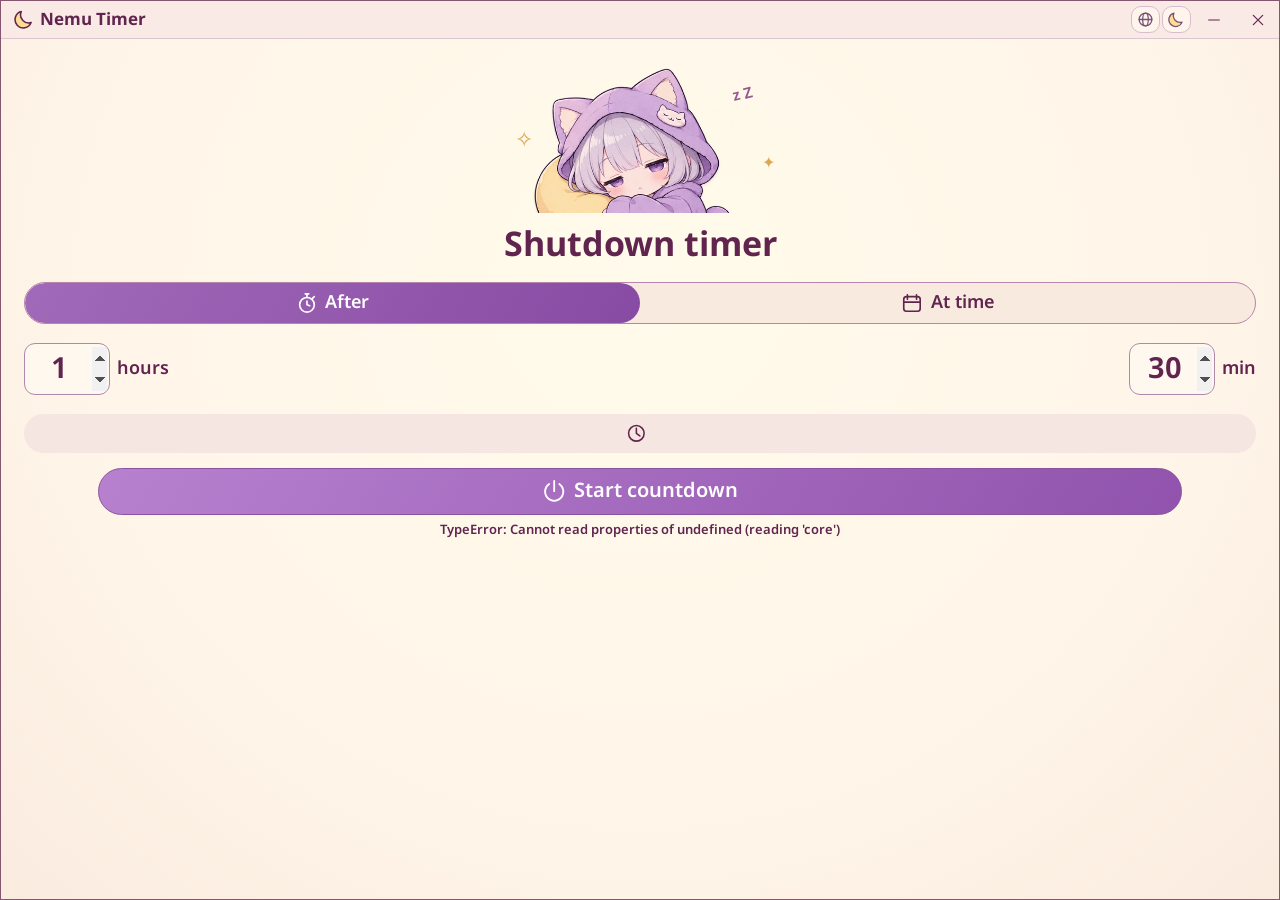
==== ui/index.html @ 26134fdb "Release Nemu Timer for Windows" ====
<!doctype html><html lang="th"><head><meta charset="utf-8"><meta name="viewport" content="width=device-width,initial-scale=1"><title>Nemu Timer</title><link rel="stylesheet" href="style.css"><script src="shared.js" defer></script><script defer src="preferences.js"></script><script src="main.js" defer></script></head><body class="settings">
<header id="bar"><strong><i data-icon="moon"></i>Nemu Timer<small id="previewTag"></small></strong><div class="spacer"></div><button id="language" class="pref" data-label="language" popovertarget="languages"><i data-icon="globe"></i></button><button id="theme" class="pref" data-label="dark"><i data-icon="moon"></i><i data-icon="sun"></i></button><button id="min" data-label="minimize" aria-label="ย่อหน้าต่าง"><i data-icon="minimize"></i></button><button id="close" data-label="close" aria-label="ปิดหน้าต่าง"><i data-icon="close"></i></button></header><div id="languages" popover aria-label="Language"><button lang="th" data-lang="th">ไทย</button><button lang="en" data-lang="en">English</button><button lang="ja" data-lang="ja">日本語</button><button lang="zh-CN" data-lang="zh-CN">简体中文</button></div>
<main><div class="hero" aria-hidden="true"><b>✧</b><img src="art/sleep.png" alt=""><em>z Z</em><b>✦</b></div>
<h1><span data-text="heading">ตั้งเวลาปิดคอม</span></h1>
<section id="setup"><div class="tabs"><button id="duration" aria-pressed="true"><i data-icon="timer"></i><span data-text="duration">ปิดในอีก</span></button><button id="clock" aria-pressed="false"><i data-icon="calendar"></i><span data-text="clock">ปิดตอน</span></button></div>
<div class="fields" id="relative"><label><input id="hours" type="number" min="0" max="8759" value="1" required><span data-text="hours">ชั่วโมง</span></label><label><input id="mins" type="number" min="0" max="59" value="30" required> <span data-text="mins">นาที</span></label></div>
<div class="fields" id="absolute" hidden><label><span data-text="time">เวลา</span> <input id="time" type="time" required data-label="time" aria-label="เวลาที่จะปิดเครื่อง"></label></div>
<p class="summary"><i data-icon="clock"></i><span id="summary"></span></p><button class="primary" id="start"><i data-icon="power"></i><span data-text="start">เริ่มนับถอยหลัง</span></button></section>
<section hidden id="running"><p><span data-text="remaining">เวลาที่เหลือ</span></p><output id="remaining"></output><div class="actions"><button class="primary" id="extend"><span data-text="extend">เพิ่ม 10 นาที</span></button><button id="cancel"><span data-text="cancel">ยกเลิก</span></button></div></section>
<small id="notice" role="status"></small></main></body></html>
---- ui/style.css ----
@font-face{font-family:"Noto Sans Thai";src:url("fonts/NotoSansThai.ttf") format("truetype");font-weight:100 900;font-display:swap}
*{box-sizing:border-box} [hidden]{display:none!important}
:root{font-family:"Noto Sans Thai","Yu Gothic UI","Microsoft YaHei UI",sans-serif;color:#60244e;font-weight:600;font-synthesis:none}
body{margin:0}button,input{font:inherit;color:inherit}button{cursor:pointer;border:1.5px solid #bd94b3;background:#fff7ec;border-radius:13px;transition:transform .15s,filter .15s}button:hover{filter:brightness(1.045)}button:active{transform:scale(.96)}button:focus-visible,input:focus-visible{outline:3px solid #7944a0;outline-offset:2px}button:disabled{opacity:.5;cursor:default}
i[data-icon]{display:inline-flex;width:1.22em;height:1.22em;vertical-align:middle;flex:none}svg{width:100%;height:100%}
.settings{height:100vh;overflow:auto;background:radial-gradient(ellipse at 50% 32%,#fffbeb 0,#fff6e9 58%,#faebdf 100%);border:1px solid #865671}
header{height:38px;border-bottom:1px solid #ddc5cf;background:#faeae5;display:flex;align-items:center;padding-left:13px;user-select:none}
header strong{display:flex;align-items:center;gap:8px;font-size:17px}header .spacer{flex:1}header button{border:0;background:transparent;display:grid;place-items:center;padding:0;width:42px;align-self:stretch;border-radius:0}header button i[data-icon]{width:16px;height:16px}header button:hover{background:#eed8e4}
main{padding:0 23px;text-align:center}
.hero{height:171px;position:relative;overflow:hidden;margin:3px auto 0;max-width:306px}
.hero img{height:238px;position:absolute;top:1px;left:50%;transform:translateX(-50%);filter:drop-shadow(0 2px 1px #84578622)}
.hero b,.hero em{position:absolute;color:#dda750;z-index:1}.hero b:first-child{left:9%;top:48%;font-size:22px}.hero b:last-child{right:6%;top:64%}.hero em{font:italic 650 15px "Noto Sans Thai",sans-serif;right:13%;top:24%;color:#96588d;transform:rotate(-14deg)}
h1{font-size:34px;line-height:1.4;margin:9px 0 12px;font-weight:700;letter-spacing:normal}
.tabs{display:grid;grid-template-columns:1fr 1fr;border:1.5px solid #b886aa;border-radius:30px;background:#f8eade;overflow:hidden}
.tabs button,.primary,.summary,.bubble,.actions button{display:inline-flex;align-items:center;justify-content:center;gap:8px}
.tabs button{height:40px;border:0;border-radius:28px;background:transparent;font-size:18px}
.primary{color:white;background:linear-gradient(120deg,#b781cf,#9153ad);border-color:#8b529e}
.fields{height:90px;display:flex;align-items:center;justify-content:space-between;gap:8px}.fields label{display:flex;align-items:center;gap:7px;font-size:18px}.fields input{min-width:0;width:86px;height:52px;border:1.5px solid #b188ab;border-radius:11px;background:#fff8ef;text-align:center;font-size:29px;font-weight:650}.fields input::-webkit-inner-spin-button{opacity:1}.fields#absolute label{gap:12px}
.fields input[type=time]{width:204px;padding-inline:14px 12px;font-size:24px;font-weight:600;font-variant-numeric:tabular-nums}
.fields input[type=time]::-webkit-calendar-picker-indicator{width:21px;height:21px;margin-inline-start:10px;padding:3px}.fields#absolute{justify-content:center}
.summary{margin:0 0 15px;width:100%;height:39px;background:#f5e6e2;border-radius:20px;font-size:17px}.primary#start{width:88%;border-radius:27px;height:47px;font-size:20px}
small{display:block;margin-top:5px;font-size:13px}#running p{margin:0}output{display:block;font-size:40px;line-height:1.7;font-weight:600;font-variant-numeric:tabular-nums}.actions{display:flex;justify-content:center;gap:6px}.actions button{padding:6px 12px}
.overlay{background:transparent;overflow:hidden;user-select:none}.character{position:absolute;right:3px;bottom:0;height:142px;width:145px;padding:0;background:transparent;border:0;cursor:grab}.character:active{cursor:grabbing;transform:none}.character img,.character canvas{height:100%;width:100%;object-fit:contain;object-position:bottom;pointer-events:none;transform-origin:60% 100%;animation:breathe 3.4s ease-in-out infinite}
.bubble{position:absolute;right:7px;top:5px;background:#fff7e8;border:2px solid #834b72;border-radius:22px;padding:5px 13px;font-size:16px;box-shadow:0 2px 5px #43203b28;z-index:1}.bubble:after{content:"";position:absolute;bottom:-6px;right:33px;width:9px;height:9px;transform:rotate(45deg);background:#fff7e8;border:solid #834b72;border-width:0 2px 2px 0}
.overlay .actions{position:absolute;right:138px;bottom:30px;z-index:2;gap:4px}.overlay .actions button{border-width:2px;font-size:13px;white-space:nowrap;gap:3px;padding:5px 7px}.urgent .character img{animation:attention 1.9s ease-in-out infinite}
@keyframes breathe{0%,100%{transform:rotate(-1.4deg) scale(.99,.98)}50%{transform:rotate(1.3deg) scale(1,1.018)}}
@keyframes attention{0%,45%,100%{transform:translateY(0) rotate(0)}20%{transform:translateY(-4px) rotate(2deg)}}
@media(max-height:510px){.settings .hero{height:125px}.settings .hero img{height:190px}.fields{height:74px}}

.character canvas{position:absolute;inset:0}.character:has(canvas:not([hidden])) img{visibility:hidden}

/* The selection glides underneath the labels, so neither label changes position. */
.tabs{position:relative;isolation:isolate}
.tabs::before{content:"";position:absolute;inset:0 auto 0 0;width:50%;border-radius:28px;background:linear-gradient(120deg,#a16ab9,#884ba4);transition:transform 230ms cubic-bezier(.2,.8,.2,1);z-index:-1}
.tabs:has(#clock[aria-pressed=true])::before{transform:translateX(100%)}
.tabs button{transition:color 150ms ease,transform 140ms ease}
.tabs button[aria-pressed=true]{color:#fff}
.fields:not([hidden]){animation:field-in 185ms ease-out}
#absolute{--field-offset:7px}
#relative{--field-offset:-7px}
@keyframes field-in{from{opacity:.25;transform:translateX(var(--field-offset))}to{opacity:1;transform:none}}
.fields input{transition:background-color 150ms,box-shadow 150ms,border-color 150ms}
.fields input:focus{background:#fffaf5;border-color:#9659ab;box-shadow:0 0 0 3px #ad80bf24}
.primary,.actions button{transition:transform 160ms cubic-bezier(.2,.8,.3,1),box-shadow 160ms,filter 160ms}
.primary:hover:not(:disabled),.actions button:hover{transform:translateY(-1px);box-shadow:0 2px 4px #71356222}
.primary:active:not(:disabled),.actions button:active{transform:translateY(1px) scale(.975);transition-duration:65ms}
.overlay .actions{transform-origin:right center}
.character{transform-origin:65% 95%}
.character:active{transform:scale(.975)}
#companion:not([hidden]) .bubble{animation:bubble-in 230ms cubic-bezier(.22,.8,.25,1)}
@keyframes bubble-in{from{opacity:0;translate:0 5px}to{opacity:1;translate:0 0}}
.hero em{animation:doze 4s ease-in-out infinite}
@keyframes doze{0%,100%{translate:0 1px;opacity:.65}55%{translate:2px -3px;opacity:1}}





#bar{position:relative;gap:2px}
#bar strong{white-space:nowrap;gap:5px}
#previewTag{font-size:10px;font-weight:550;margin:0}
#previewTag:empty{display:none}
#bar .pref{width:29px;height:27px;align-self:center;border:1px solid #d8bccf;border-radius:10px;background:#fff5ed;color:#785173}
#bar .pref:hover,#bar .pref:popover-open{background:#f1dfee}
#bar .pref i{width:17px;height:17px}
#bar #theme i[data-icon=sun],:root[data-theme=dark] #bar #theme i[data-icon=moon]{display:none}
:root[data-theme=dark] #bar #theme i[data-icon=sun]{display:inline-flex}
#languages{position:fixed;inset:36px 72px auto auto;margin:0;min-width:135px;padding:5px;border:1px solid #c8a6c0;border-radius:14px;background:#fff7ef;color:inherit;box-shadow:0 5px 18px #43203b30}
#languages:popover-open{display:grid;gap:2px;animation:language-in 160ms ease-out}
#languages button{padding:7px 12px;text-align:start;background:transparent;border:0;border-radius:9px}
#languages button:hover,#languages button[aria-pressed=true]{background:#eedcf0}
#languages button[aria-pressed=true]::after{content:'✓';float:right}
@keyframes language-in{from{opacity:.3;transform:translateY(-4px)}}
:lang(ja) h1{font-size:26px}
:root[data-theme=dark]{color:#f6e6f4}
[data-theme=dark] .settings{color-scheme:dark;background:radial-gradient(ellipse at 50% 30%,#403248,#2b2435 75%);border-color:#806781}
[data-theme=dark] header{background:#352a3f;border-color:#5d4a60}
[data-theme=dark] header button:hover,[data-theme=dark] #bar .pref:hover{background:#574259}
[data-theme=dark] button,[data-theme=dark] #bar .pref,[data-theme=dark] #languages,[data-theme=dark] .bubble:after{background:#413347;border-color:#a685a5;color:#faeafa}
[data-theme=dark] header button,[data-theme=dark] .tabs button,[data-theme=dark] .character{background:transparent}
[data-theme=dark] .tabs{background:#352a3a;border-color:#927694}
[data-theme=dark] .tabs::before,[data-theme=dark] .primary{background:linear-gradient(120deg,#845296,#74438a);color:white}
[data-theme=dark] .fields input{background:#342938;border-color:#9b7b9a;color:#f9e8f6}
[data-theme=dark] .summary,[data-theme=dark] #languages button[aria-pressed=true],[data-theme=dark] #languages button:hover{background:#57415a}
[data-theme=dark] #languages button{background:transparent}
[data-theme=dark] .hero em{color:#dec2e8}
[data-theme=dark] button:focus-visible,[data-theme=dark] input:focus-visible{outline-color:#e7bdf4}
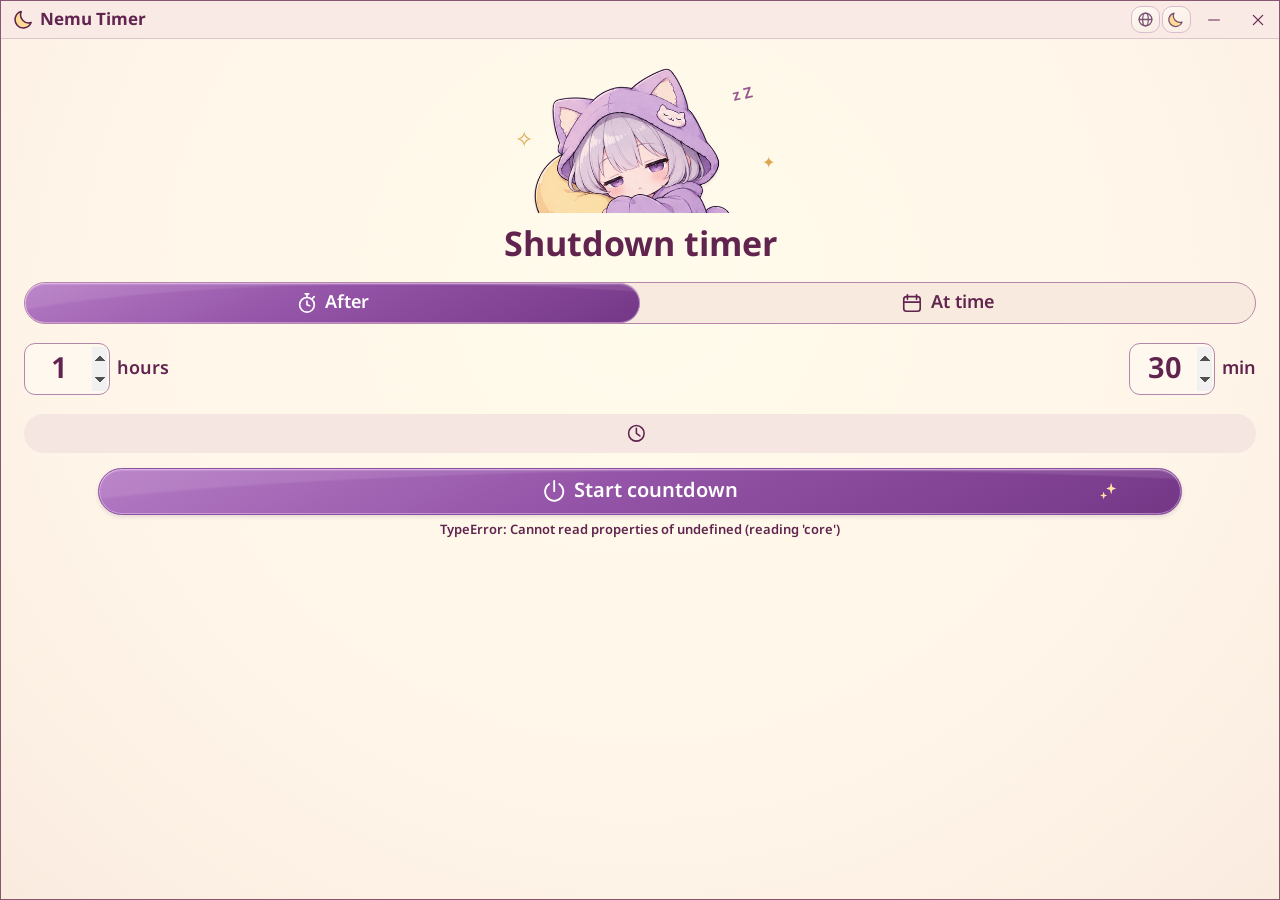
==== commit 211c2e76: "Release 1.0.1 with softer orchid buttons and localized illustrated guides" ====
--- a/ui/index.html
+++ b/ui/index.html
@@ -5,7 +5,6 @@
 <section id="setup"><div class="tabs"><button id="duration" aria-pressed="true"><i data-icon="timer"></i><span data-text="duration">ปิดในอีก</span></button><button id="clock" aria-pressed="false"><i data-icon="calendar"></i><span data-text="clock">ปิดตอน</span></button></div>
 <div class="fields" id="relative"><label><input id="hours" type="number" min="0" max="8759" value="1" required><span data-text="hours">ชั่วโมง</span></label><label><input id="mins" type="number" min="0" max="59" value="30" required> <span data-text="mins">นาที</span></label></div>
 <div class="fields" id="absolute" hidden><label><span data-text="time">เวลา</span> <input id="time" type="time" required data-label="time" aria-label="เวลาที่จะปิดเครื่อง"></label></div>
-<p class="summary"><i data-icon="clock"></i><span id="summary"></span></p><button class="primary" id="start"><i data-icon="power"></i><span data-text="start">เริ่มนับถอยหลัง</span></button></section>
+<p class="summary"><i data-icon="clock"></i><span id="summary"></span></p><button class="primary" id="start"><i data-icon="power"></i><span data-text="start">เริ่มนับถอยหลัง</span><span class="glints" aria-hidden="true"></span></button></section>
 <section hidden id="running"><p><span data-text="remaining">เวลาที่เหลือ</span></p><output id="remaining"></output><div class="actions"><button class="primary" id="extend"><span data-text="extend">เพิ่ม 10 นาที</span></button><button id="cancel"><span data-text="cancel">ยกเลิก</span></button></div></section>
 <small id="notice" role="status"></small></main></body></html>
-
--- a/ui/style.css
+++ b/ui/style.css
@@ -14,7 +14,7 @@
 .tabs{display:grid;grid-template-columns:1fr 1fr;border:1.5px solid #b886aa;border-radius:30px;background:#f8eade;overflow:hidden}
 .tabs button,.primary,.summary,.bubble,.actions button{display:inline-flex;align-items:center;justify-content:center;gap:8px}
 .tabs button{height:40px;border:0;border-radius:28px;background:transparent;font-size:18px}
-.primary{color:white;background:linear-gradient(120deg,#b781cf,#9153ad);border-color:#8b529e}
+.primary{color:white;background:var(--orchid);border-color:#8b529e}
 .fields{height:90px;display:flex;align-items:center;justify-content:space-between;gap:8px}.fields label{display:flex;align-items:center;gap:7px;font-size:18px}.fields input{min-width:0;width:86px;height:52px;border:1.5px solid #b188ab;border-radius:11px;background:#fff8ef;text-align:center;font-size:29px;font-weight:650}.fields input::-webkit-inner-spin-button{opacity:1}.fields#absolute label{gap:12px}
 .fields input[type=time]{width:204px;padding-inline:14px 12px;font-size:24px;font-weight:600;font-variant-numeric:tabular-nums}
 .fields input[type=time]::-webkit-calendar-picker-indicator{width:21px;height:21px;margin-inline-start:10px;padding:3px}.fields#absolute{justify-content:center}
@@ -31,7 +31,7 @@
 
 /* The selection glides underneath the labels, so neither label changes position. */
 .tabs{position:relative;isolation:isolate}
-.tabs::before{content:"";position:absolute;inset:0 auto 0 0;width:50%;border-radius:28px;background:linear-gradient(120deg,#a16ab9,#884ba4);transition:transform 230ms cubic-bezier(.2,.8,.2,1);z-index:-1}
+.tabs::before{content:"";position:absolute;inset:0 auto 0 0;width:50%;border-radius:28px;background:var(--orchid);transition:transform 230ms cubic-bezier(.2,.8,.2,1);z-index:-1}
 .tabs:has(#clock[aria-pressed=true])::before{transform:translateX(100%)}
 .tabs button{transition:color 150ms ease,transform 140ms ease}
 .tabs button[aria-pressed=true]{color:#fff}
@@ -79,9 +79,44 @@
 [data-theme=dark] button,[data-theme=dark] #bar .pref,[data-theme=dark] #languages,[data-theme=dark] .bubble:after{background:#413347;border-color:#a685a5;color:#faeafa}
 [data-theme=dark] header button,[data-theme=dark] .tabs button,[data-theme=dark] .character{background:transparent}
 [data-theme=dark] .tabs{background:#352a3a;border-color:#927694}
-[data-theme=dark] .tabs::before,[data-theme=dark] .primary{background:linear-gradient(120deg,#845296,#74438a);color:white}
+[data-theme=dark] .tabs::before,[data-theme=dark] .primary{background:var(--orchid);color:white}
 [data-theme=dark] .fields input{background:#342938;border-color:#9b7b9a;color:#f9e8f6}
 [data-theme=dark] .summary,[data-theme=dark] #languages button[aria-pressed=true],[data-theme=dark] #languages button:hover{background:#57415a}
 [data-theme=dark] #languages button{background:transparent}
 [data-theme=dark] .hero em{color:#dec2e8}
 [data-theme=dark] button:focus-visible,[data-theme=dark] input:focus-visible{outline-color:#e7bdf4}
+
+/* A shallow curved highlight leaves the center clear for the white label. */
+:root {
+  --orchid: radial-gradient(ellipse 76% 148% at 62% 148%, transparent 97%, #ffecff19 100%),
+    linear-gradient(155deg, #b47bc4 0%, #9656a9 43%, #804192 82%, #733786 100%);
+  --rim: inset 0 0 0 1px #f5d9ff70, inset 0 2px 1px #fff1ff32;
+  --lift: 0 2px 4px #58265c24;
+  --porcelain: linear-gradient(155deg, #fffaf2, #f9ece4);
+}
+:root[data-theme=dark] {
+  --orchid: radial-gradient(ellipse 76% 148% at 62% 148%, transparent 97%, #ffe9ff16 100%),
+    linear-gradient(155deg, #9b69ad, #814991 45%, #673677);
+  --rim: inset 0 0 0 1px #f1c9ff54, inset 0 2px 1px #ffefff20;
+  --lift: 0 2px 4px #180c2038;
+  --porcelain: linear-gradient(155deg, #504054, #3d3043);
+}
+.tabs::before {box-shadow:var(--rim)}
+.primary, .primary:hover:not(:disabled) {box-shadow:var(--rim), var(--lift)}
+.actions .primary:hover {box-shadow:var(--rim), var(--lift)}
+.actions button:not(.primary), #bar .pref, .overlay .bubble {background:var(--porcelain)}
+#start {position:relative;padding-inline:34px}
+.glints {position:absolute;right:6%;top:50%;width:16px;height:17px;translate:0 -50%;pointer-events:none}
+.glints::before,.glints::after {
+  content:"";position:absolute;background:#ffe6a8;
+  clip-path:polygon(50% 0,61% 36%,100% 50%,62% 61%,50% 100%,39% 62%,0 50%,38% 37%);
+}
+.glints::before {right:0;top:0;width:10px;height:12px}
+.glints::after {left:0;bottom:0;width:7px;height:8px}
+#start:is(:hover,:focus-visible):enabled .glints::before {animation:twinkle 570ms ease-in-out 1}
+#start:is(:hover,:focus-visible):enabled .glints::after {animation:twinkle 460ms 100ms ease-in-out 1}
+@keyframes twinkle {
+  0%,100% {opacity:1;transform:scale(1)}
+  28% {opacity:.55;transform:scale(.72) rotate(-10deg)}
+  61% {opacity:1;transform:scale(1.26) rotate(8deg)}
+}
